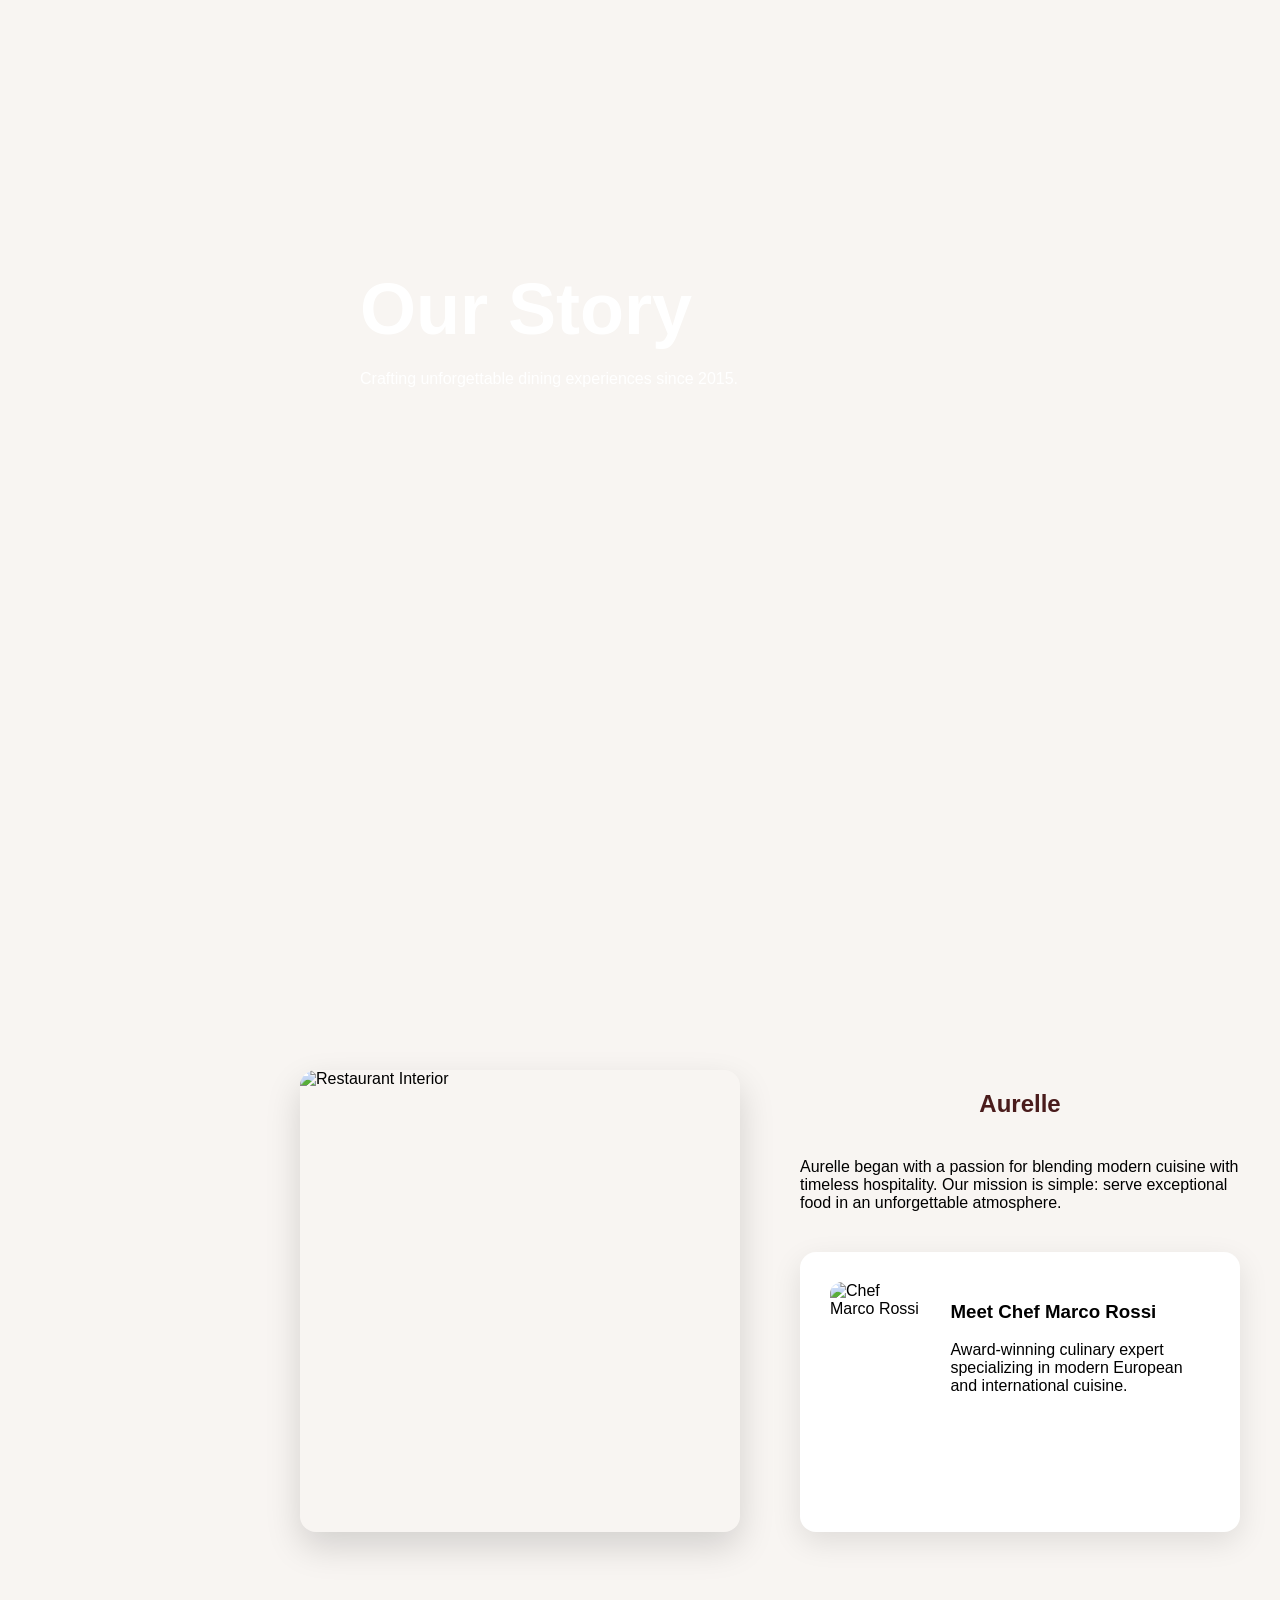
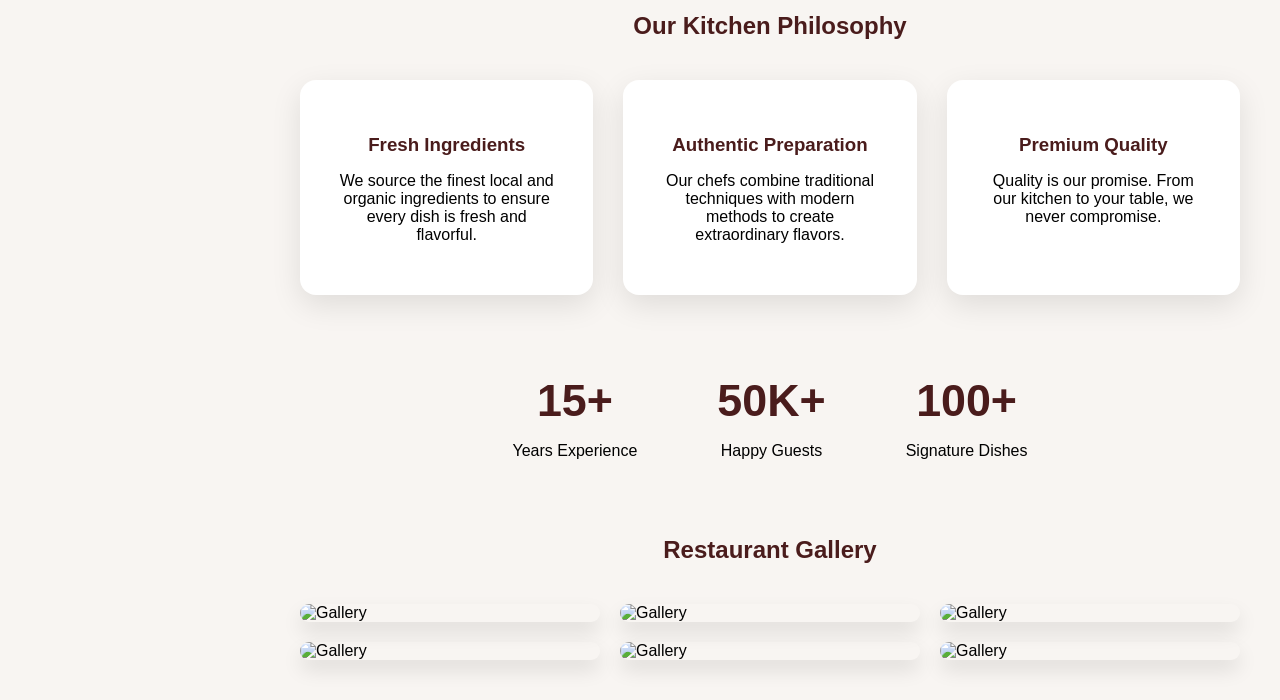
==== about.html @ 3120bae3 "Initial commit" ====
<!DOCTYPE html>
<html lang="en">
<head>
    <meta charset="UTF-8">
    <meta name="viewport" content="width=device-width, initial-scale=1.0">
    <title>About Us - Aurulle Restaurant</title>
    <link rel="stylesheet" href="css/about.css">
</head>
<body>

<div class="main">
    <div class="hero">
        <h1>Our Story</h1>
        <p>Crafting unforgettable dining experiences since 2015.</p>
    </div>

    <div class="story-section">
        <img src="" alt="Restaurant Interior" class="story-image">
        <div>
            <h2>Aurelle</h2>
            <p>Aurelle began with a passion for blending modern cuisine with timeless hospitality.
               Our mission is simple: serve exceptional food in an unforgettable atmosphere.</p>

            <div class="chef" style="margin-top: 40px;">
                <img src="" alt="Chef Marco Rossi">
                <div>
                    <h3>Meet Chef Marco Rossi</h3>
                    <p>Award-winning culinary expert specializing in modern European and international cuisine.</p>
                </div>
            </div>
        </div>
    </div>

    <div class="philosophy">
        <h2>Our Kitchen Philosophy</h2>
        <div class="cards">
            <div class="card">
                <h3>Fresh Ingredients</h3>
                <p>We source the finest local and organic ingredients to ensure every dish is fresh and flavorful.</p>
            </div>
            <div class="card">
                <h3>Authentic Preparation</h3>
                <p>Our chefs combine traditional techniques with modern methods to create extraordinary flavors.</p>
            </div>
            <div class="card">
                <h3>Premium Quality</h3>
                <p>Quality is our promise. From our kitchen to your table, we never compromise.</p>
            </div>
        </div>
    </div>
    <div class="stats">
        <div class="stat">
            <i class="fa-solid fa-heart"></i>
            <div class="stat-number">15+</div>
            <p>Years Experience</p>
        </div>
        <div class="stat">
            <i class="fa-solid fa-users"></i>
            <div class="stat-number">50K+</div>
            <p>Happy Guests</p>
        </div>
        <div class="stat">
            <i class="fa-solid fa-utensils"></i>
            <div class="stat-number">100+</div>
            <p>Signature Dishes</p>
        </div>
    </div>

    <h2>Restaurant Gallery</h2>
    <div class="gallery">
        <img src="" alt="Gallery">
        <img src="" alt="Gallery">
        <img src="" alt="Gallery">
        <img src="" alt="Gallery">
        <img src="" alt="Gallery">
        <img src="" alt="Gallery">
    </div>
</div>

</body>
</html>
---- css/about.css ----
body {
            font-family: 'Inter', sans-serif;
            margin: 0;
            background: #f8f5f2;
        }
        .main {
            margin-left: 260px;
            padding: 40px;
        }
        .hero {
            background: linear-gradient(rgba(74,28,28,0.75), rgba(74,28,28,0.85)), src('') center/cover;
            color: white;
            padding: 180px 60px 140px;
            border-radius: 12px;
            margin-bottom: 80px;
            min-height: 70vh;
        }
        .hero h1 {
            font-size: 4.5rem;
            margin-bottom: 20px;
        }
        .story-section {
            display: grid;
            grid-template-columns: 1fr 1fr;
            gap: 60px;
            margin-bottom: 80px;
        }
        .story-image {
            width: 100%;
            border-radius: 16px;
            box-shadow: 0 15px 35px rgba(0,0,0,0.15);
        }
        .chef {
            background: white;
            padding: 30px;
            border-radius: 16px;
            box-shadow: 0 10px 30px rgba(0,0,0,0.1);
            display: flex;
            gap: 30px;
        }
        .chef img {
            width: 220px;
            height: 220px;
            border-radius: 12px;
            object-fit: cover;
        }
        .philosophy {
            margin-bottom: 80px;
        }
        .cards {
            display: grid;
            grid-template-columns: repeat(auto-fit, minmax(280px, 1fr));
            gap: 30px;
        }
        .card {
            background: white;
            padding: 35px;
            border-radius: 16px;
            box-shadow: 0 10px 30px rgba(0,0,0,0.1);
            text-align: center;
        }
        .card h3 {
            color: #4a1c1c;
            margin-bottom: 15px;
        }
        .gallery {
            display: grid;
            grid-template-columns: repeat(auto-fit, minmax(280px, 1fr));
            gap: 20px;
        }
        .gallery img {
            width: 100%;
            border-radius: 12px;
            box-shadow: 0 10px 20px rgba(0,0,0,0.1);
        }
        h2 {
            color: #4a1c1c;
            text-align: center;
            margin-bottom: 40px;
        }
        .stats {
            display: flex;
            justify-content: center;
            gap: 80px;
            flex-wrap: wrap;
            margin: 60px 0;
        }
        .stat {
            text-align: center;
        }
        .stat i {
            font-size: 2.5rem;
            color: #4a1c1c;
            margin-bottom: 10px;
        }
        .stat-number {
            font-size: 2.8rem;
            font-weight: bold;
            color: #4a1c1c;
        }
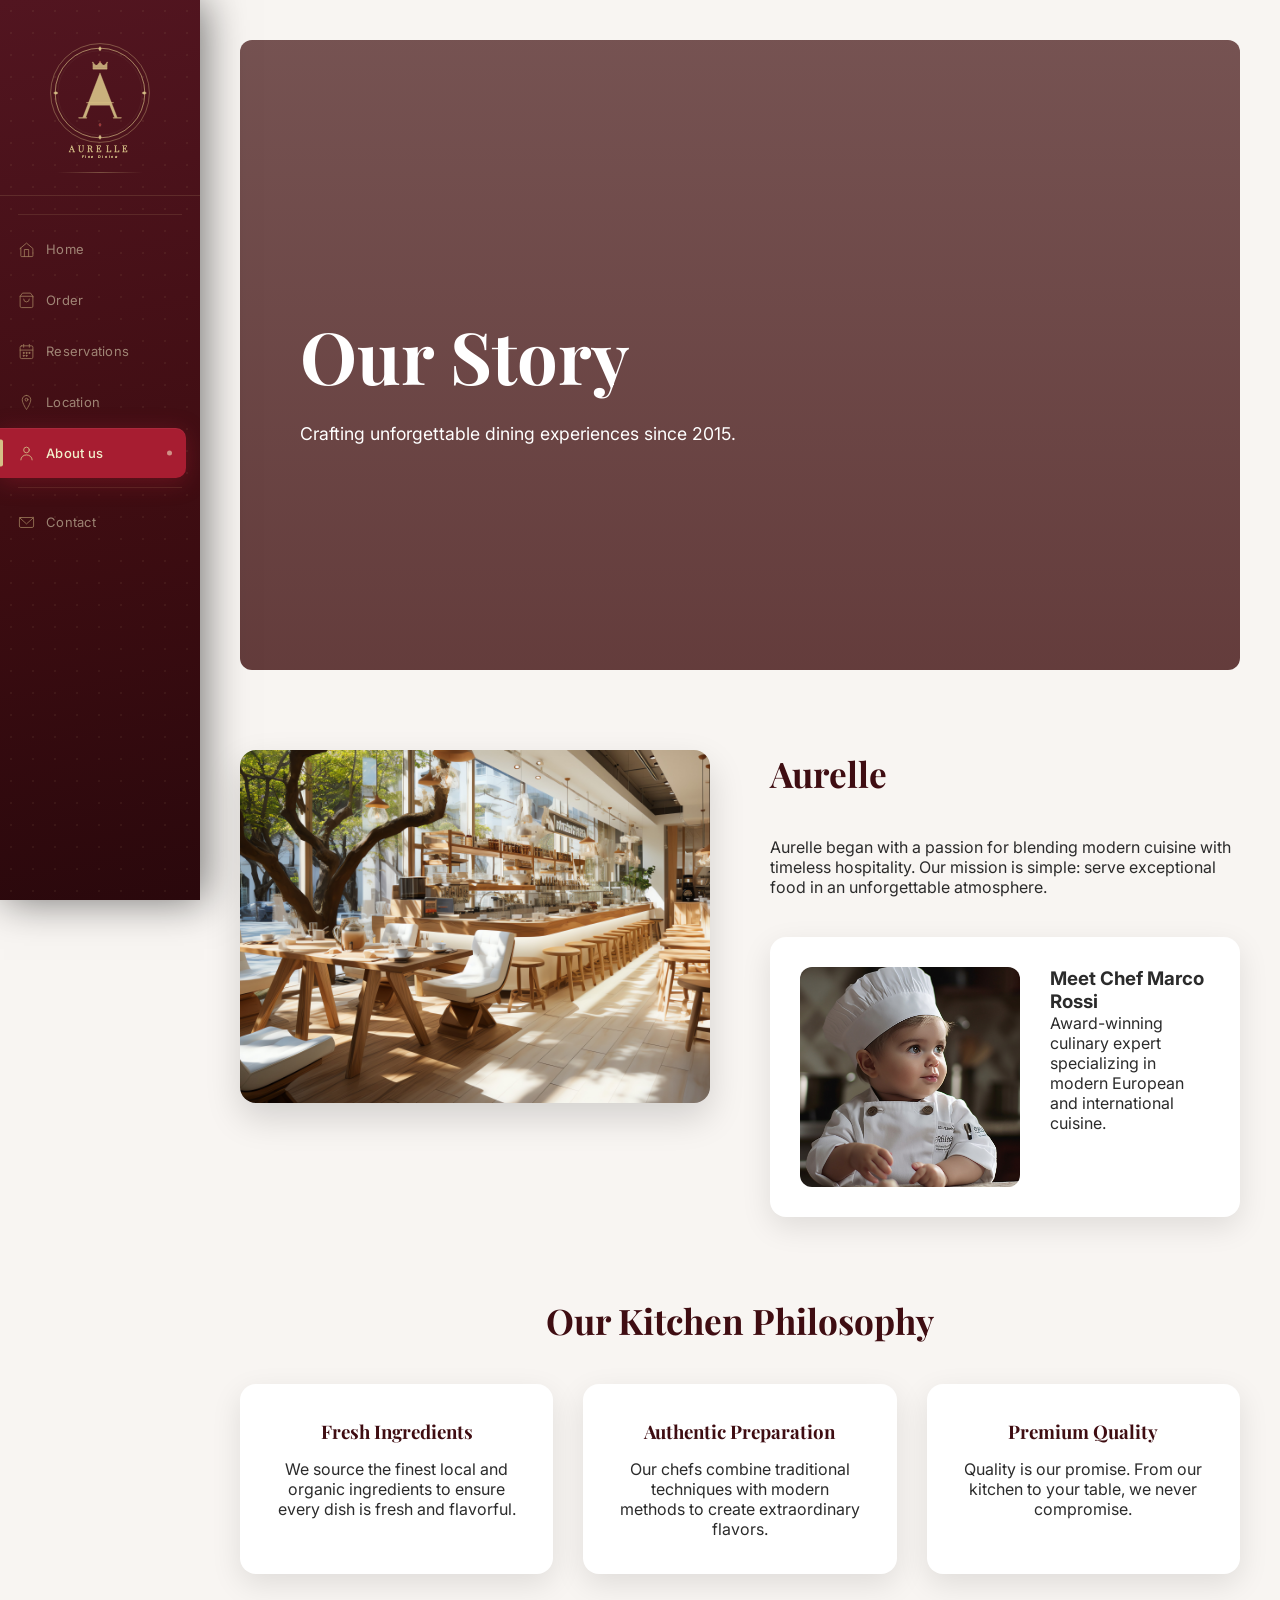
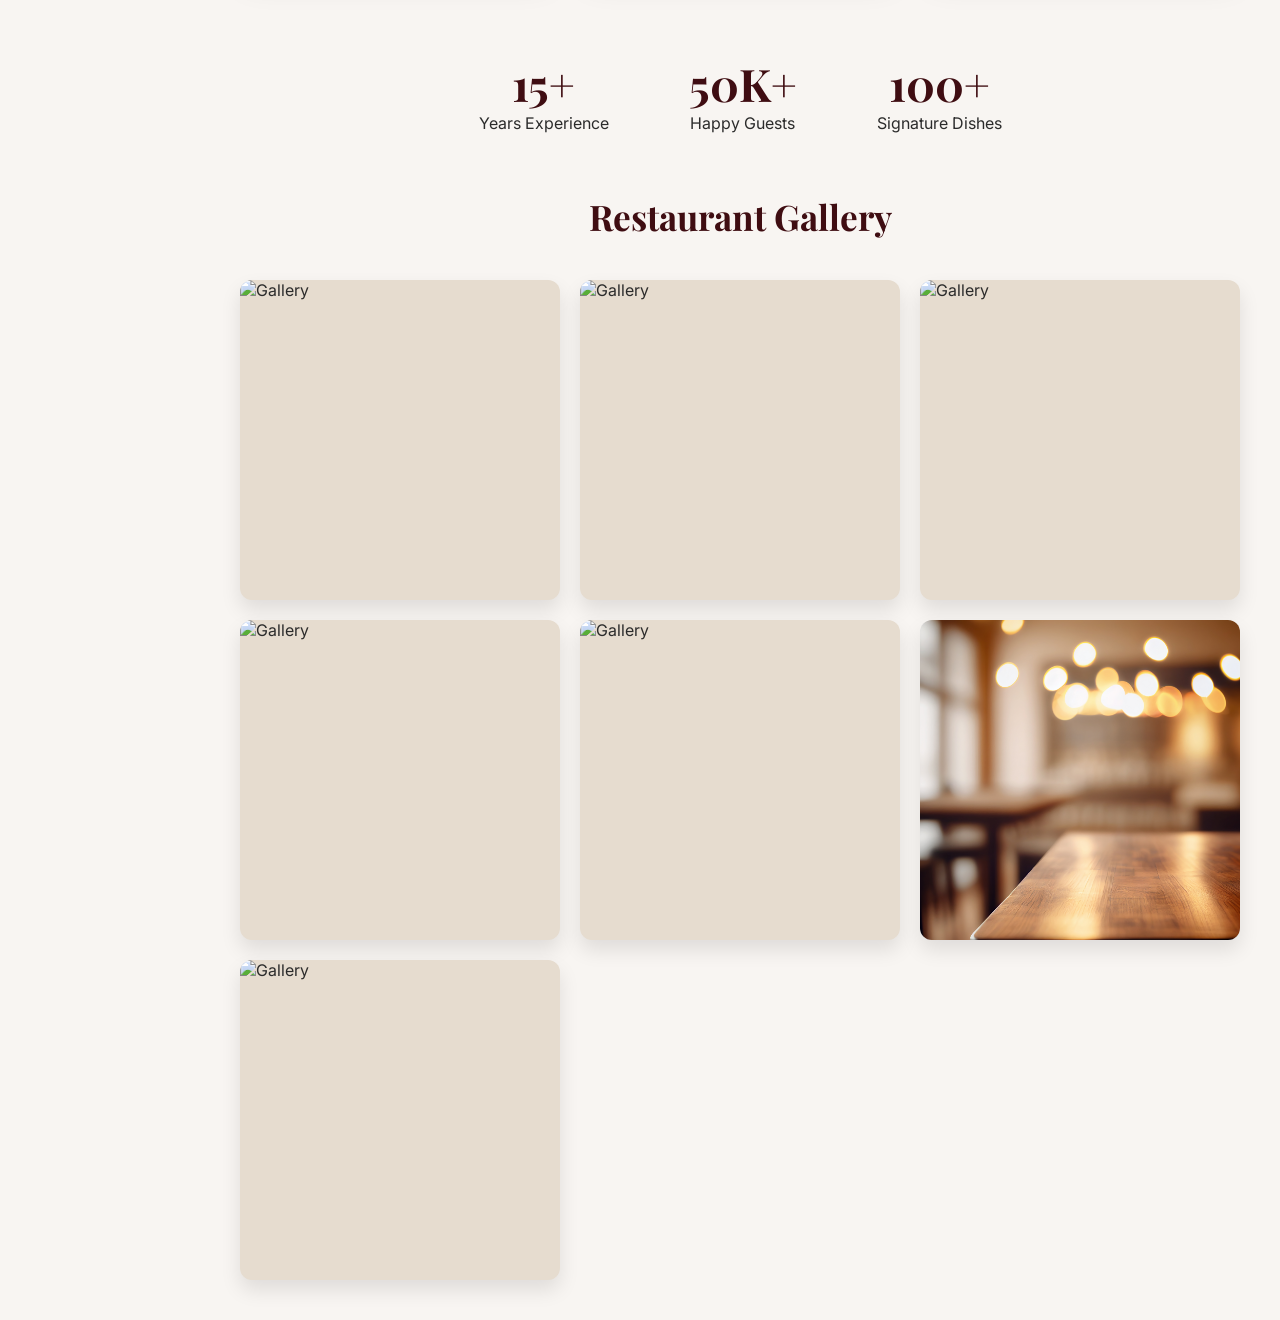
==== commit 515f42b7: "Updated website" ====
--- a/about.html
+++ b/about.html
@@ -1,12 +1,93 @@
 <!DOCTYPE html>
 <html lang="en">
 <head>
-    <meta charset="UTF-8">
-    <meta name="viewport" content="width=device-width, initial-scale=1.0">
-    <title>About Us - Aurulle Restaurant</title>
-    <link rel="stylesheet" href="css/about.css">
+<meta charset="UTF-8">
+<meta name="viewport" content="width=device-width, initial-scale=1.0">
+<title>About Us - Aurelle Restaurant</title>
+
+<link rel="stylesheet" href="css/about.css">
+<link rel="stylesheet" href="css/nav.css">
+
 </head>
 <body>
+
+<button class="nav_toggle" id="navToggle" aria-label="Toggle navigation" aria-expanded="false"><i class="fa-solid fa-bars"></i></button>
+<div class="nav_overlay" id="navOverlay"></div>
+
+<nav class="nav_bar" id="navBar" aria-label="Main navigation">
+                <div class="image_cont">
+                    <svg width="100" height="100" viewBox="0 0 400 400" fill="none" xmlns="http://www.w3.org/2000/svg">
+                        <circle cx="200" cy="200" r="152" fill="none" stroke="#D5BF86" stroke-width="1.2"/>
+                        <circle cx="200" cy="200" r="138" fill="none" stroke="#D5BF86" stroke-width="2"/>
+                        <circle cx="200" cy="200" r="130" fill="none" stroke="#8D775F" stroke-width="0.6" opacity="0.6"/>
+                        <polygon points="200,57 204.5,64 200,71 195.5,64" fill="#D5BF86"/>
+                        <polygon points="200,329 204.5,336 200,343 195.5,336" fill="#D5BF86"/>
+                        <polygon points="57,200 64,204.5 71,200 64,195.5" fill="#D5BF86"/>
+                        <polygon points="329,200 336,204.5 343,200 336,195.5" fill="#D5BF86"/>
+                        <g transform="translate(200, 108)">
+                            <rect x="-22" y="14" width="44" height="5" rx="1" fill="#D5BF86" opacity="0.9"/>
+                            <polygon points="-22,14 -22,-2 -11,8 0,-4 11,8 22,-2 22,14" fill="#D5BF86" opacity="0.85"/>
+                            <circle cx="0" cy="-4" r="2.2" fill="#A71D31" stroke="#D5BF86" stroke-width="0.8"/>
+                            <circle cx="-11" cy="8" r="1.5" fill="#D5BF86"/>
+                            <circle cx="11"  cy="8" r="1.5" fill="#D5BF86"/>
+                            <circle cx="-22" cy="-2" r="1.5" fill="#D5BF86"/>
+                            <circle cx="22"  cy="-2" r="1.5" fill="#D5BF86"/>
+                        </g>
+                        <path d="M200 138 L253 275 L245 275 L230 238 L170 238 L156 275 L147 275 Z M176 228 L200 165 L224 228 Z" fill="#D5BF86" opacity="0.92"/>
+                        <rect x="134" y="275" width="26" height="2.5" rx="1" fill="#D5BF86" opacity="0.9"/>
+                        <rect x="240" y="275" width="26" height="2.5" rx="1" fill="#D5BF86" opacity="0.9"/>
+                        <rect x="158" y="229" width="84" height="2" rx="1" fill="#D5BF86" opacity="0.85"/>
+                        <polygon points="200,293 203.5,298 200,303 196.5,298" fill="#A71D31" stroke="#D5BF86" stroke-width="0.8"/>
+                        <text x="200" y="382" text-anchor="middle" font-family="'Playfair Display', Georgia, serif" font-size="28" letter-spacing="10" fill="#D5BF86" font-weight="400">AURELLE</text>
+                        <text x="200" y="400" text-anchor="middle" font-family="'Inter', sans-serif" font-size="11" letter-spacing="5" fill="#8D775F" font-weight="400" font-style="italic">Fine Dining</text>
+                    </svg>
+                </div>
+            
+                <ul class="navli_cont">
+                    <div class="nav_divider"></div>
+                    <li>
+                        <a href="index.html">
+                            <img src="assets/svg/home.svg" alt="Home" class="nav_icon">
+                            Home
+                        </a>
+                    </li>
+                    <li>
+                        <a href="order.html">
+                            <img src="assets/svg/cart.svg" alt="Order" class="nav_icon">
+                            Order
+                        </a>
+                    </li>
+                    <li>
+                        <a href="reservations.html">
+                            <img src="assets/svg/reservation.svg" alt="Reservations" class="nav_icon">
+                            Reservations
+                        </a>
+                    </li>
+                    <li>
+                        <a href="contact.html">
+                            <img src="assets/svg/location.svg" alt="Location" class="nav_icon">
+                            Location
+                        </a>
+                    </li>
+                    <li>
+                        <a href="about.html">
+                            <img src="assets/svg/about.svg" alt="About us" class="nav_icon">
+                            About us
+                        </a>
+                    </li>
+                    <div class="nav_divider"></div>
+                    <li>
+                        <a href="contact.html">
+                            <img src="assets/svg/contact.svg" alt="Contact" class="nav_icon">
+                            Contact
+                        </a>
+                    </li>
+                </ul>
+
+                <div class="res_info">
+                    
+                </div>
+            </nav>
 
 <div class="main">
     <div class="hero">
@@ -15,14 +96,14 @@
     </div>
 
     <div class="story-section">
-        <img src="" alt="Restaurant Interior" class="story-image">
+        <img src="assets/image/interior.jpg" alt="Restaurant Interior" class="story-image">
         <div>
-            <h2>Aurelle</h2>
+            <h2 style="text-align:left">Aurelle</h2>
             <p>Aurelle began with a passion for blending modern cuisine with timeless hospitality.
                Our mission is simple: serve exceptional food in an unforgettable atmosphere.</p>
 
-            <div class="chef" style="margin-top: 40px;">
-                <img src="" alt="Chef Marco Rossi">
+            <div class="chef">
+                <img src="assets/image/chef.jpg" alt="Chef Marco Rossi">
                 <div>
                     <h3>Meet Chef Marco Rossi</h3>
                     <p>Award-winning culinary expert specializing in modern European and international cuisine.</p>
@@ -48,6 +129,7 @@
             </div>
         </div>
     </div>
+
     <div class="stats">
         <div class="stat">
             <i class="fa-solid fa-heart"></i>
@@ -67,15 +149,37 @@
     </div>
 
     <h2>Restaurant Gallery</h2>
-    <div class="gallery">
-        <img src="" alt="Gallery">
-        <img src="" alt="Gallery">
-        <img src="" alt="Gallery">
-        <img src="" alt="Gallery">
-        <img src="" alt="Gallery">
-        <img src="" alt="Gallery">
+    <div class="gallery" id="gallery">
+        <img src="assets/image/gallery (1).jpg" alt="Gallery">
+        <img src="assets/image/gallery (2).jpg" alt="Gallery">
+        <img src="assets/image/gallery (3).jpg" alt="Gallery">
+        <img src="assets/image/gallery (4).jpg" alt="Gallery">
+        <img src="assets/image/gallery (5).jpg" alt="Gallery">
+        <img src="assets/image/gallery (6).jpg" alt="Gallery">
+        <img src="assets/image/gallery (7).jpg" alt="Gallery">
+
     </div>
 </div>
 
+<script>
+  const navToggle = document.getElementById('navToggle');
+  const navBar = document.getElementById('navBar');
+  const navOverlay = document.getElementById('navOverlay');
+  function closeNav(){
+    navBar.classList.remove('open');
+    navOverlay.classList.remove('open');
+    navToggle.setAttribute('aria-expanded','false');
+  }
+  navToggle.addEventListener('click', () => {
+    const isOpen = navBar.classList.toggle('open');
+    navOverlay.classList.toggle('open', isOpen);
+    navToggle.setAttribute('aria-expanded', String(isOpen));
+  });
+  navOverlay.addEventListener('click', closeNav);
+  navBar.querySelectorAll('a').forEach(a => a.addEventListener('click', () => {
+    if (window.innerWidth <= 768) closeNav();
+  }));
+</script>
+<script src="scripts/nav_active.js"></script>
 </body>
-</html>+</html>
--- a/css/about.css
+++ b/css/about.css
@@ -1,100 +1,207 @@
- body {
-            font-family: 'Inter', sans-serif;
-            margin: 0;
-            background: #f8f5f2;
-        }
-        .main {
-            margin-left: 260px;
-            padding: 40px;
-        }
-        .hero {
-            background: linear-gradient(rgba(74,28,28,0.75), rgba(74,28,28,0.85)), src('') center/cover;
-            color: white;
-            padding: 180px 60px 140px;
-            border-radius: 12px;
-            margin-bottom: 80px;
-            min-height: 70vh;
-        }
-        .hero h1 {
-            font-size: 4.5rem;
-            margin-bottom: 20px;
-        }
-        .story-section {
-            display: grid;
-            grid-template-columns: 1fr 1fr;
-            gap: 60px;
-            margin-bottom: 80px;
-        }
-        .story-image {
-            width: 100%;
-            border-radius: 16px;
-            box-shadow: 0 15px 35px rgba(0,0,0,0.15);
-        }
-        .chef {
-            background: white;
-            padding: 30px;
-            border-radius: 16px;
-            box-shadow: 0 10px 30px rgba(0,0,0,0.1);
-            display: flex;
-            gap: 30px;
-        }
-        .chef img {
-            width: 220px;
-            height: 220px;
-            border-radius: 12px;
-            object-fit: cover;
-        }
-        .philosophy {
-            margin-bottom: 80px;
-        }
-        .cards {
-            display: grid;
-            grid-template-columns: repeat(auto-fit, minmax(280px, 1fr));
-            gap: 30px;
-        }
-        .card {
-            background: white;
-            padding: 35px;
-            border-radius: 16px;
-            box-shadow: 0 10px 30px rgba(0,0,0,0.1);
-            text-align: center;
-        }
-        .card h3 {
-            color: #4a1c1c;
-            margin-bottom: 15px;
-        }
-        .gallery {
-            display: grid;
-            grid-template-columns: repeat(auto-fit, minmax(280px, 1fr));
-            gap: 20px;
-        }
-        .gallery img {
-            width: 100%;
-            border-radius: 12px;
-            box-shadow: 0 10px 20px rgba(0,0,0,0.1);
-        }
-        h2 {
-            color: #4a1c1c;
-            text-align: center;
-            margin-bottom: 40px;
-        }
-        .stats {
-            display: flex;
-            justify-content: center;
-            gap: 80px;
-            flex-wrap: wrap;
-            margin: 60px 0;
-        }
-        .stat {
-            text-align: center;
-        }
-        .stat i {
-            font-size: 2.5rem;
-            color: #4a1c1c;
-            margin-bottom: 10px;
-        }
-        .stat-number {
-            font-size: 2.8rem;
-            font-weight: bold;
-            color: #4a1c1c;
-        }+
+
+@import url('https://fonts.googleapis.com/css2?family=Playfair+Display:ital,wght@0,400;0,600;0,700;1,400&family=Inter:wght@300;400;500;600&display=swap');
+
+*, *::before, *::after {
+  box-sizing: border-box;
+  margin: 0;
+  padding: 0;
+}
+
+:root {
+  --rich-mahogany:      #3f0d12;
+  --rich-mahogany-mid:  #521520;
+  --rich-mahogany-deep: #2a080c;
+  --ruby-red:           #a71d31;
+  --ruby-deep:          #7a0f22;
+  --lemon-chiffon:      #f1f0cc;
+  --soft-fawn:          #d5bf86;
+  --faded-copper:       #8d775f;
+  --cream:              #f8f5f2;
+
+  --nav-width: 260px;
+
+  --font-display: 'Playfair Display', Georgia, serif;
+  --font-body:    'Inter', -apple-system, sans-serif;
+
+  --ease:   cubic-bezier(0.4, 0, 0.2, 1);
+  --t-fast: 0.18s;
+  --t-base: 0.26s;
+}
+
+html { scroll-behavior: smooth; }
+
+body {
+  font-family: var(--font-body);
+  background: var(--cream);
+  color: #2b2b2b;
+}
+
+/* ===== Shared nav (see ddd.html for full source) ===== */
+.nav_bar {
+  position: fixed;
+  inset: 0 auto 0 0;
+  width: var(--nav-width);
+  height: 100vh;
+  display: flex;
+  flex-direction: column;
+  background: linear-gradient(170deg, var(--rich-mahogany-mid) 0%, var(--rich-mahogany) 55%, var(--rich-mahogany-deep) 100%);
+  box-shadow: 4px 0 40px rgba(0,0,0,0.55);
+  z-index: 200;
+  overflow-y: auto;
+  transition: transform var(--t-base) var(--ease);
+}
+.image_cont {
+  padding: 28px 22px 22px;
+  display: flex;
+  flex-direction: column;
+  align-items: center;
+  border-bottom: 1px solid rgba(213,191,134,0.15);
+}
+.image_cont svg { width: 100%; max-width: 130px; height: auto; display: block; }
+.navli_cont { list-style: none; padding: 10px 0; flex: 1; display: flex; flex-direction: column; gap: 1px; }
+.nav_divider { height: 1px; background: rgba(213,191,134,0.13); margin: 8px 18px; }
+.navli_cont li { position: relative; height: 50px; display: flex; align-items: center; border-radius: 0 10px 10px 0; margin-right: 14px; overflow: hidden; transition: background-color var(--t-fast) var(--ease); }
+.navli_cont li:hover { background-color: rgba(167,29,49,0.25); }
+.navli_cont li.active { background-color: var(--ruby-red); box-shadow: 0 4px 22px rgba(167,29,49,0.38); }
+.navli_cont li a { display: flex; align-items: center; gap: 11px; padding: 0 14px 0 18px; width: 100%; height: 100%; text-decoration: none; color: rgba(241,240,204,0.52); font-size: 13px; transition: color var(--t-fast) ease; }
+.navli_cont li:hover a, .navli_cont li.active a { color: var(--lemon-chiffon); font-weight: 500; }
+.nav_icon { width: 17px; height: 17px; opacity: 0.6; }
+.navli_cont li:hover .nav_icon, .navli_cont li.active .nav_icon { opacity: 1; }
+
+/* Mobile nav toggle */
+.nav_toggle {
+  display: none;
+  position: fixed;
+  top: 16px;
+  left: 16px;
+  z-index: 300;
+  width: 46px;
+  height: 46px;
+  border-radius: 50%;
+  border: none;
+  background: var(--rich-mahogany);
+  color: var(--lemon-chiffon);
+  font-size: 18px;
+  box-shadow: 0 6px 18px rgba(0,0,0,0.35);
+  cursor: pointer;
+}
+.nav_overlay {
+  display: none;
+  position: fixed;
+  inset: 0;
+  background: rgba(0,0,0,0.45);
+  z-index: 150;
+}
+/* ===== end shared nav ===== */
+
+.main {
+  margin-left: var(--nav-width);
+  padding: 40px;
+  transition: margin-left var(--t-base) var(--ease);
+}
+
+.hero {
+  background: linear-gradient(rgba(74,28,28,0.75), rgba(74,28,28,0.85));
+  color: white;
+  padding: 180px 60px 140px;
+  border-radius: 12px;
+  margin-bottom: 80px;
+  min-height: 70vh;
+  display: flex;
+  flex-direction: column;
+  justify-content: center;
+}
+.hero h1 {
+  font-family: var(--font-display);
+  font-size: 4.5rem;
+  margin-bottom: 20px;
+}
+.hero p { font-size: 1.1rem; max-width: 40ch; }
+
+.story-section {
+  display: grid;
+  grid-template-columns: 1fr 1fr;
+  gap: 60px;
+  margin-bottom: 80px;
+  align-items: start;
+}
+.story-image { width: 100%; border-radius: 16px; box-shadow: 0 15px 35px rgba(0,0,0,0.15); display: block; aspect-ratio: 4/3; object-fit: cover; background: #e6dccf; }
+
+.chef {
+  background: white;
+  padding: 30px;
+  border-radius: 16px;
+  box-shadow: 0 10px 30px rgba(0,0,0,0.1);
+  display: flex;
+  gap: 30px;
+  margin-top: 40px;
+}
+.chef img { width: 220px; height: 220px; border-radius: 12px; object-fit: cover; flex-shrink: 0; background: #e6dccf; }
+
+.philosophy { margin-bottom: 80px; }
+
+.cards {
+  display: grid;
+  grid-template-columns: repeat(auto-fit, minmax(260px, 1fr));
+  gap: 30px;
+}
+.card { background: white; padding: 35px; border-radius: 16px; box-shadow: 0 10px 30px rgba(0,0,0,0.1); text-align: center; }
+.card h3 { font-family: var(--font-display); color: var(--rich-mahogany); margin-bottom: 15px; }
+
+.gallery { display: grid; grid-template-columns: repeat(auto-fit, minmax(240px, 1fr)); gap: 20px; }
+.gallery img { width: 100%; aspect-ratio: 1/1; object-fit: cover; border-radius: 12px; box-shadow: 0 10px 20px rgba(0,0,0,0.1); background: #e6dccf; }
+
+h2 { font-family: var(--font-display); color: var(--rich-mahogany); text-align: center; margin-bottom: 40px; font-size: clamp(1.6rem, 3vw, 2.2rem); }
+
+.stats { display: flex; justify-content: center; gap: 80px; flex-wrap: wrap; margin: 60px 0; }
+.stat { text-align: center; }
+.stat i { font-size: 2.5rem; color: var(--rich-mahogany); margin-bottom: 10px; }
+.stat-number { font-family: var(--font-display); font-size: 2.8rem; font-weight: bold; color: var(--rich-mahogany); }
+
+/* ============ MEDIA QUERIES ============ */
+
+/* Tablets / small laptops */
+@media (max-width: 1024px) {
+  :root { --nav-width: 220px; }
+  .main { padding: 32px; }
+  .hero { padding: 130px 40px 100px; min-height: 55vh; }
+  .hero h1 { font-size: 3.4rem; }
+  .story-section { gap: 36px; }
+  .stats { gap: 48px; }
+}
+
+/* Tablets portrait / large phones: nav becomes off-canvas */
+@media (max-width: 768px) {
+  .nav_toggle { display: flex; align-items: center; justify-content: center; }
+  .nav_bar { transform: translateX(-100%); }
+  .nav_bar.open { transform: translateX(0); }
+  .nav_overlay.open { display: block; }
+
+  .main { margin-left: 0; padding: 90px 20px 40px; }
+
+  .hero { padding: 90px 28px 70px; min-height: auto; border-radius: 8px; }
+  .hero h1 { font-size: 2.4rem; }
+  .hero p { font-size: 1rem; }
+
+  .story-section { grid-template-columns: 1fr; gap: 30px; }
+  .chef { flex-direction: column; align-items: flex-start; }
+  .chef img { width: 100%; height: 220px; }
+
+  .stats { gap: 32px 48px; }
+  .stat-number { font-size: 2.2rem; }
+
+  .card { padding: 26px; }
+}
+
+/* Small phones */
+@media (max-width: 480px) {
+  .main { padding: 84px 14px 30px; }
+  .hero { padding: 70px 20px 50px; }
+  .hero h1 { font-size: 1.9rem; }
+  .cards, .gallery { grid-template-columns: 1fr; }
+  .stats { gap: 24px 32px; }
+  .stat i { font-size: 2rem; }
+  .stat-number { font-size: 1.9rem; }
+  h2 { margin-bottom: 26px; }
+}
--- a/css/nav.css
+++ b/css/nav.css
@@ -0,0 +1,430 @@
+@import url('https://fonts.googleapis.com/css2?family=Playfair+Display:ital,wght@0,400;0,600;0,700;1,400&family=Inter:wght@300;400;500;600&display=swap');
+
+*,
+*::before,
+*::after {
+  box-sizing: border-box;
+  margin: 0;
+  padding: 0;
+}
+
+:root {
+  --rich-mahogany:      #3f0d12;
+  --rich-mahogany-mid:  #521520;
+  --rich-mahogany-deep: #2a080c;
+  --ruby-red:           #a71d31;
+  --ruby-deep:          #7a0f22;
+  --lemon-chiffon:      #f1f0cc;
+  --soft-fawn:          #d5bf86;
+  --faded-copper:       #8d775f;
+
+  --nav-width: 200px;
+
+  --font-display: 'Playfair Display', Georgia, serif;
+  --font-body:    'Inter', -apple-system, sans-serif;
+
+  --ease:   cubic-bezier(0.4, 0, 0.2, 1);
+  --t-fast: 0.18s;
+  --t-base: 0.26s;
+}
+html {
+  scroll-behavior: smooth;
+}
+
+.nav_bar {
+  position: fixed;
+  inset: 0 auto 0 0;
+  width: var(--nav-width);
+  display: flex;
+  flex-direction: column;
+  background:
+    linear-gradient(
+      170deg,
+      var(--rich-mahogany-mid)  0%,
+      var(--rich-mahogany)     55%,
+      var(--rich-mahogany-deep)100%
+    );
+  box-shadow: 4px 0 40px rgba(0, 0, 0, 0.55);
+  z-index: 100;
+  overflow: hidden;
+}
+
+.nav_bar::before {
+  content: '';
+  position: absolute;
+  inset: 0;
+  background-image: radial-gradient(
+    circle,
+    rgba(213, 191, 134, 0.07) 1px,
+    transparent 1px
+  );
+  background-size: 22px 22px;
+  pointer-events: none;
+  z-index: 0;
+}
+.image_cont {
+  position: relative;
+  z-index: 1;
+  padding: 28px 22px 22px;
+  display: flex;
+  flex-direction: column;
+  align-items: center;
+  gap: 0;
+  border-bottom: 1px solid rgba(213, 191, 134, 0.15);
+}
+
+.image_cont .crest {
+  width: 48px;
+  height: 48px;
+  border-radius: 50%;
+  border: 1px solid rgba(213, 191, 134, 0.35);
+  display: flex;
+  align-items: center;
+  justify-content: center;
+  margin-bottom: 11px;
+  flex-shrink: 0;
+}
+
+.image_cont .crest-letter {
+  font-family: var(--font-display);
+  font-size: 22px;
+  font-weight: 400;
+  color: var(--soft-fawn);
+  line-height: 1;
+}
+
+.image_cont img {
+  width: 100%;
+  max-width: 130px;
+  height: auto;
+  object-fit: contain;
+  display: block;
+}
+
+.image_cont svg {
+  width: 100%;
+  max-width: 130px;
+  height: auto;
+  stroke: var(--soft-fawn);
+  display: block;
+}
+
+.image_cont .brand_name {
+  font-family: var(--font-display);
+  font-size: 14px;
+  letter-spacing: 4px;
+  color: var(--lemon-chiffon);
+  text-align: center;
+}
+
+.image_cont .brand_sub {
+  font-family: var(--font-body);
+  font-size: 9px;
+  letter-spacing: 3px;
+  color: var(--faded-copper);
+  text-align: center;
+  margin-top: 3px;
+}
+
+.image_cont::after {
+  content: '';
+  display: block;
+  width: 55%;
+  height: 1px;
+  background: linear-gradient(90deg, transparent, var(--soft-fawn), transparent);
+  margin-top: 14px;
+  opacity: 0.35;
+}
+.nav_group_label {
+  font-family: var(--font-body);
+  font-size: 9px;
+  letter-spacing: 2.5px;
+  color: var(--faded-copper);
+  padding: 14px 20px 4px;
+  opacity: 0.75;
+  position: relative;
+  z-index: 1;
+}
+.navli_cont {
+  position: relative;
+  z-index: 1;
+  list-style: none;
+  margin: 0;
+  padding: 10px 0;
+  flex: 1;
+  display: flex;
+  flex-direction: column;
+  gap: 1px;
+}
+
+.nav_divider {
+  height: 1px;
+  background: rgba(213, 191, 134, 0.13);
+  margin: 8px 18px;
+}
+
+.navli_cont li {
+  position: relative;
+  height: 50px;
+  display: flex;
+  align-items: center;
+  cursor: pointer;
+  border-radius: 0 10px 10px 0;
+  margin-right: 14px;
+  overflow: hidden;
+  transition: background-color var(--t-fast) var(--ease);
+}
+
+.navli_cont li::before {
+  content: '';
+  position: absolute;
+  left: 0;
+  top: 50%;
+  transform: translateY(-50%) scaleY(0);
+  transform-origin: center;
+  width: 2.5px;
+  height: 54%;
+  background: var(--soft-fawn);
+  border-radius: 0 2px 2px 0;
+  opacity: 0;
+  transition:
+    transform var(--t-base) var(--ease),
+    opacity   var(--t-base) ease;
+}
+
+.navli_cont li:hover::before,
+.navli_cont li.active::before {
+  transform: translateY(-50%) scaleY(1);
+  opacity: 1;
+}
+
+.navli_cont li.active::after {
+  content: '';
+  position: absolute;
+  right: 14px;
+  top: 50%;
+  transform: translateY(-50%);
+  width: 5px;
+  height: 5px;
+  background: rgba(241, 240, 204, 0.55);
+  border-radius: 50%;
+}
+
+.navli_cont li:hover {
+  background-color: rgba(167, 29, 49, 0.25);
+}
+
+.navli_cont li.active {
+  background-color: var(--ruby-red);
+  box-shadow:
+    0 4px 22px rgba(167, 29, 49, 0.38),
+    inset 0 1px 0 rgba(255, 255, 255, 0.05);
+}
+
+.navli_cont li a {
+  display: flex;
+  align-items: center;
+  gap: 11px;
+  padding: 0 14px 0 18px;
+  width: 100%;
+  height: 100%;
+  text-decoration: none;
+  color: rgba(241, 240, 204, 0.52);
+  font-size: 13px;
+  font-weight: 400;
+  letter-spacing: 0.02em;
+  transition: color var(--t-fast) ease;
+}
+
+.navli_cont li:hover a,
+.navli_cont li.active a {
+  color: var(--lemon-chiffon);
+  font-weight: 500;
+}
+
+.nav_icon {
+  width: 17px;
+  height: 17px;
+  flex-shrink: 0;
+  opacity: 0.6;
+  transition: opacity var(--t-fast) ease;
+}
+
+.navli_cont li:hover .nav_icon,
+.navli_cont li.active .nav_icon {
+  opacity: 1;
+}
+.nav_footer {
+  position: relative;
+  z-index: 1;
+  padding: 14px 18px;
+  border-top: 1px solid rgba(213, 191, 134, 0.12);
+  display: flex;
+  align-items: center;
+  gap: 10px;
+}
+
+.nav_avatar {
+  width: 34px;
+  height: 34px;
+  border-radius: 50%;
+  background: var(--ruby-deep);
+  border: 1px solid rgba(213, 191, 134, 0.28);
+  display: flex;
+  align-items: center;
+  justify-content: center;
+  font-family: var(--font-body);
+  font-size: 11px;
+  font-weight: 500;
+  color: var(--soft-fawn);
+  flex-shrink: 0;
+}
+
+.nav_user_name {
+  font-family: var(--font-body); 
+  font-size: 12px;
+  font-weight: 500;
+  color: var(--lemon-chiffon);
+  line-height: 1.3;
+}
+
+.nav_user_role {
+  font-family: var(--font-body);
+  font-size: 10px;
+  color: var(--faded-copper);
+  margin-top: 1px;
+}
+
+
+@media (max-width: 768px) {
+
+  :root {
+    --nav-width: 0px;
+  }
+
+  .nav_bar {
+    position: fixed;
+    inset: auto 0 0 0;
+    width: 100%;
+    height: 64px;
+    flex-direction: row;
+    overflow: visible;
+    z-index: 200;
+    box-shadow: 0 -1px 0 rgba(213, 191, 134, 0.12), 0 -8px 32px rgba(0, 0, 0, 0.45);
+    transform: translateY(0);
+    transition: transform 0.35s cubic-bezier(0.4, 0, 0.2, 1);
+    padding-bottom: env(safe-area-inset-bottom);
+  }
+
+  .nav_bar.nav--hidden {
+    transform: translateY(100%);
+  }
+
+  .nav_bar::before {
+    background-size: 18px 18px;
+  }
+
+  .image_cont {
+    display: none;
+  }
+
+  .nav_group_label {
+    display: none;
+  }
+
+  .nav_divider {
+    display: none;
+  }
+
+  .res_info {
+    display: none;
+  }
+
+  .nav_footer {
+    display: none;
+  }
+
+  .navli_cont {
+    flex-direction: row;
+    align-items: stretch;
+    justify-content: space-around;
+    padding: 0;
+    gap: 0;
+    width: 100%;
+    height: 100%;
+    flex: 1;
+  }
+
+  .navli_cont li {
+    flex: 1;
+    height: 100%;
+    flex-direction: column;
+    align-items: center;
+    justify-content: center;
+    border-radius: 0;
+    margin-right: 0;
+    overflow: visible;
+    gap: 4px;
+  }
+
+  .navli_cont li::before {
+    top: 0;
+    left: 50%;
+    transform: translateX(-50%) scaleX(0);
+    transform-origin: center;
+    width: 28px;
+    height: 3px;
+    border-radius: 0 0 3px 3px;
+    transition:
+      transform var(--t-base) var(--ease),
+      opacity var(--t-base) ease;
+  }
+
+  .navli_cont li:hover::before,
+  .navli_cont li.active::before {
+    transform: translateX(-50%) scaleX(1);
+    opacity: 1;
+  }
+
+  .navli_cont li.active::after {
+    display: none;
+  }
+
+  .navli_cont li.active {
+    background: transparent;
+    box-shadow: none;
+  }
+
+  .navli_cont li a {
+    flex-direction: column;
+    align-items: center;
+    justify-content: center;
+    gap: 3px;
+    padding: 8px 4px 4px;
+    width: 100%;
+    height: 100%;
+    font-size: 10px;
+    font-weight: 400;
+    letter-spacing: 0;
+    color: rgba(241, 240, 204, 0.4);
+  }
+
+  .navli_cont li.active a,
+  .navli_cont li:hover a {
+    color: var(--soft-fawn);
+    font-weight: 500;
+  }
+
+  .nav_icon {
+    width: 22px;
+    height: 22px;
+    opacity: 0.45;
+    transition: opacity var(--t-fast) ease, transform var(--t-fast) ease;
+  }
+
+  .navli_cont li.active .nav_icon,
+  .navli_cont li:hover .nav_icon {
+    opacity: 1;
+    transform: translateY(-1px);
+  }
+}
